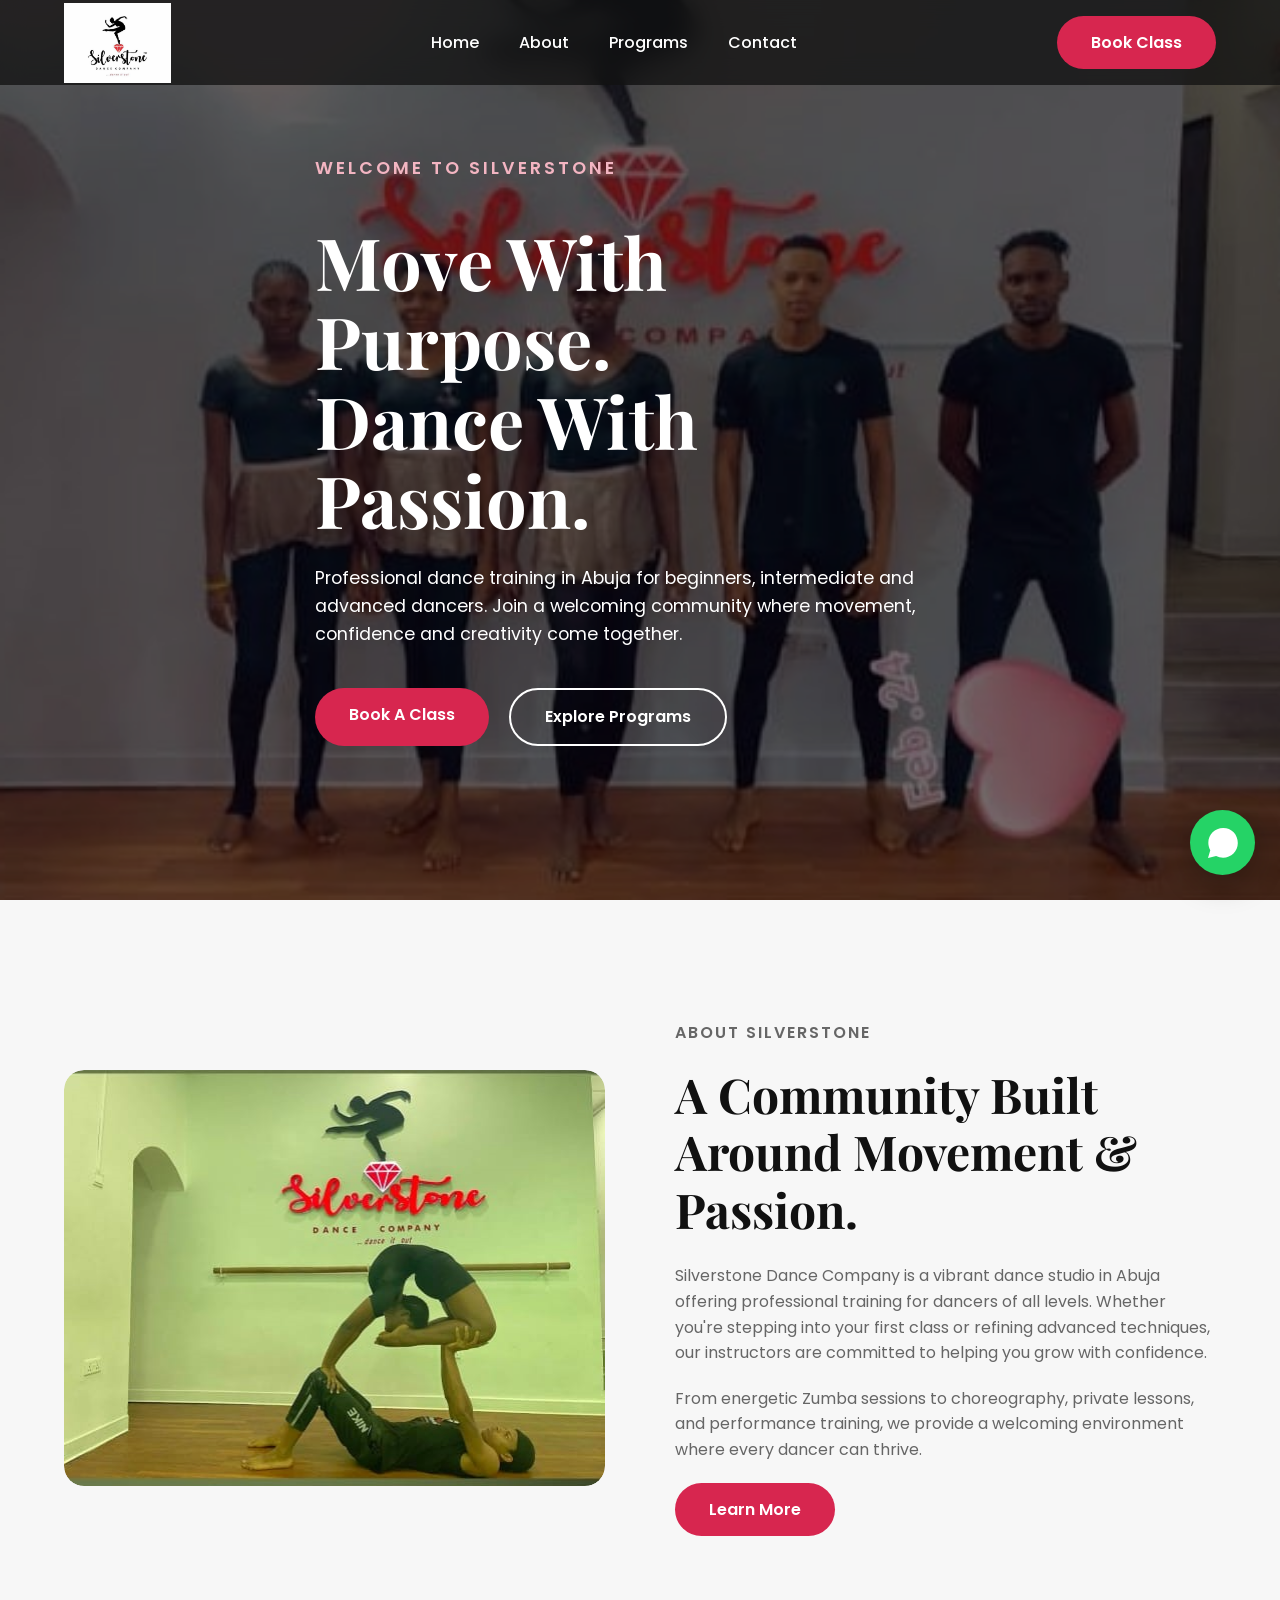
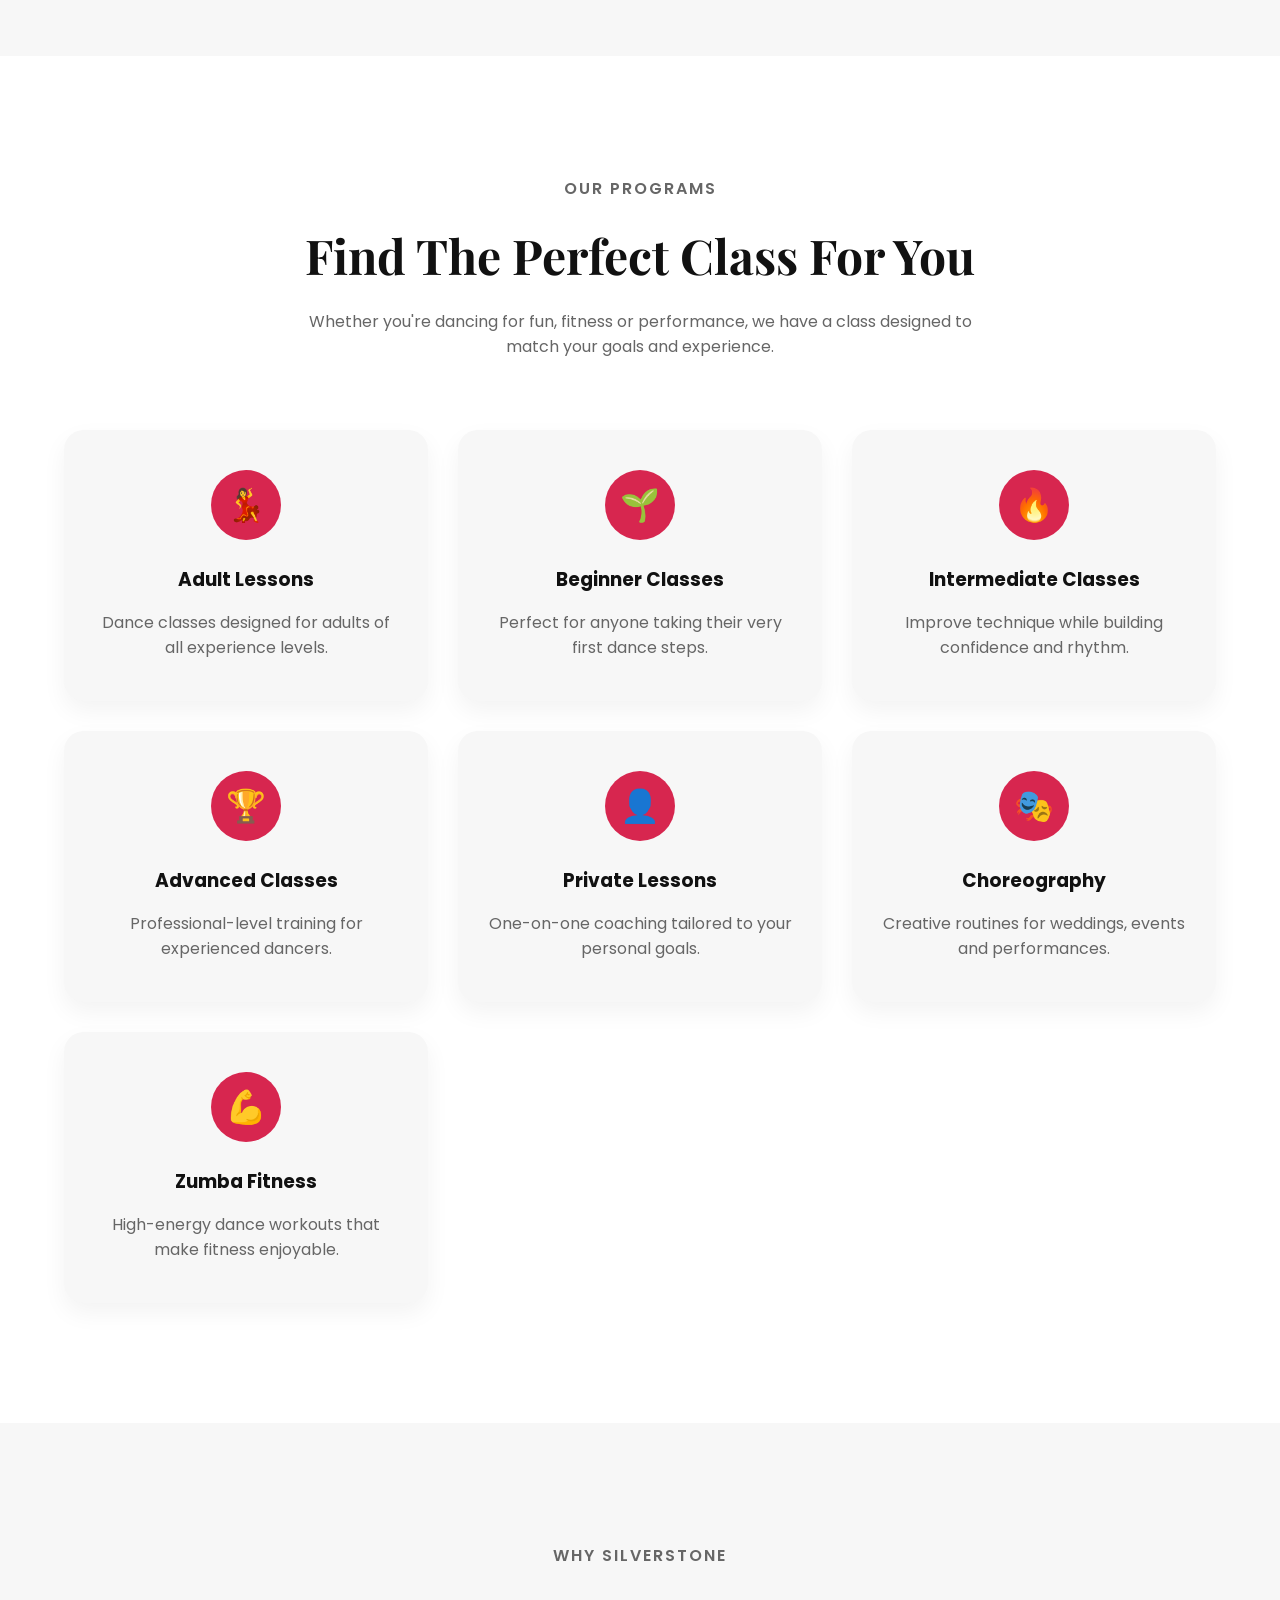
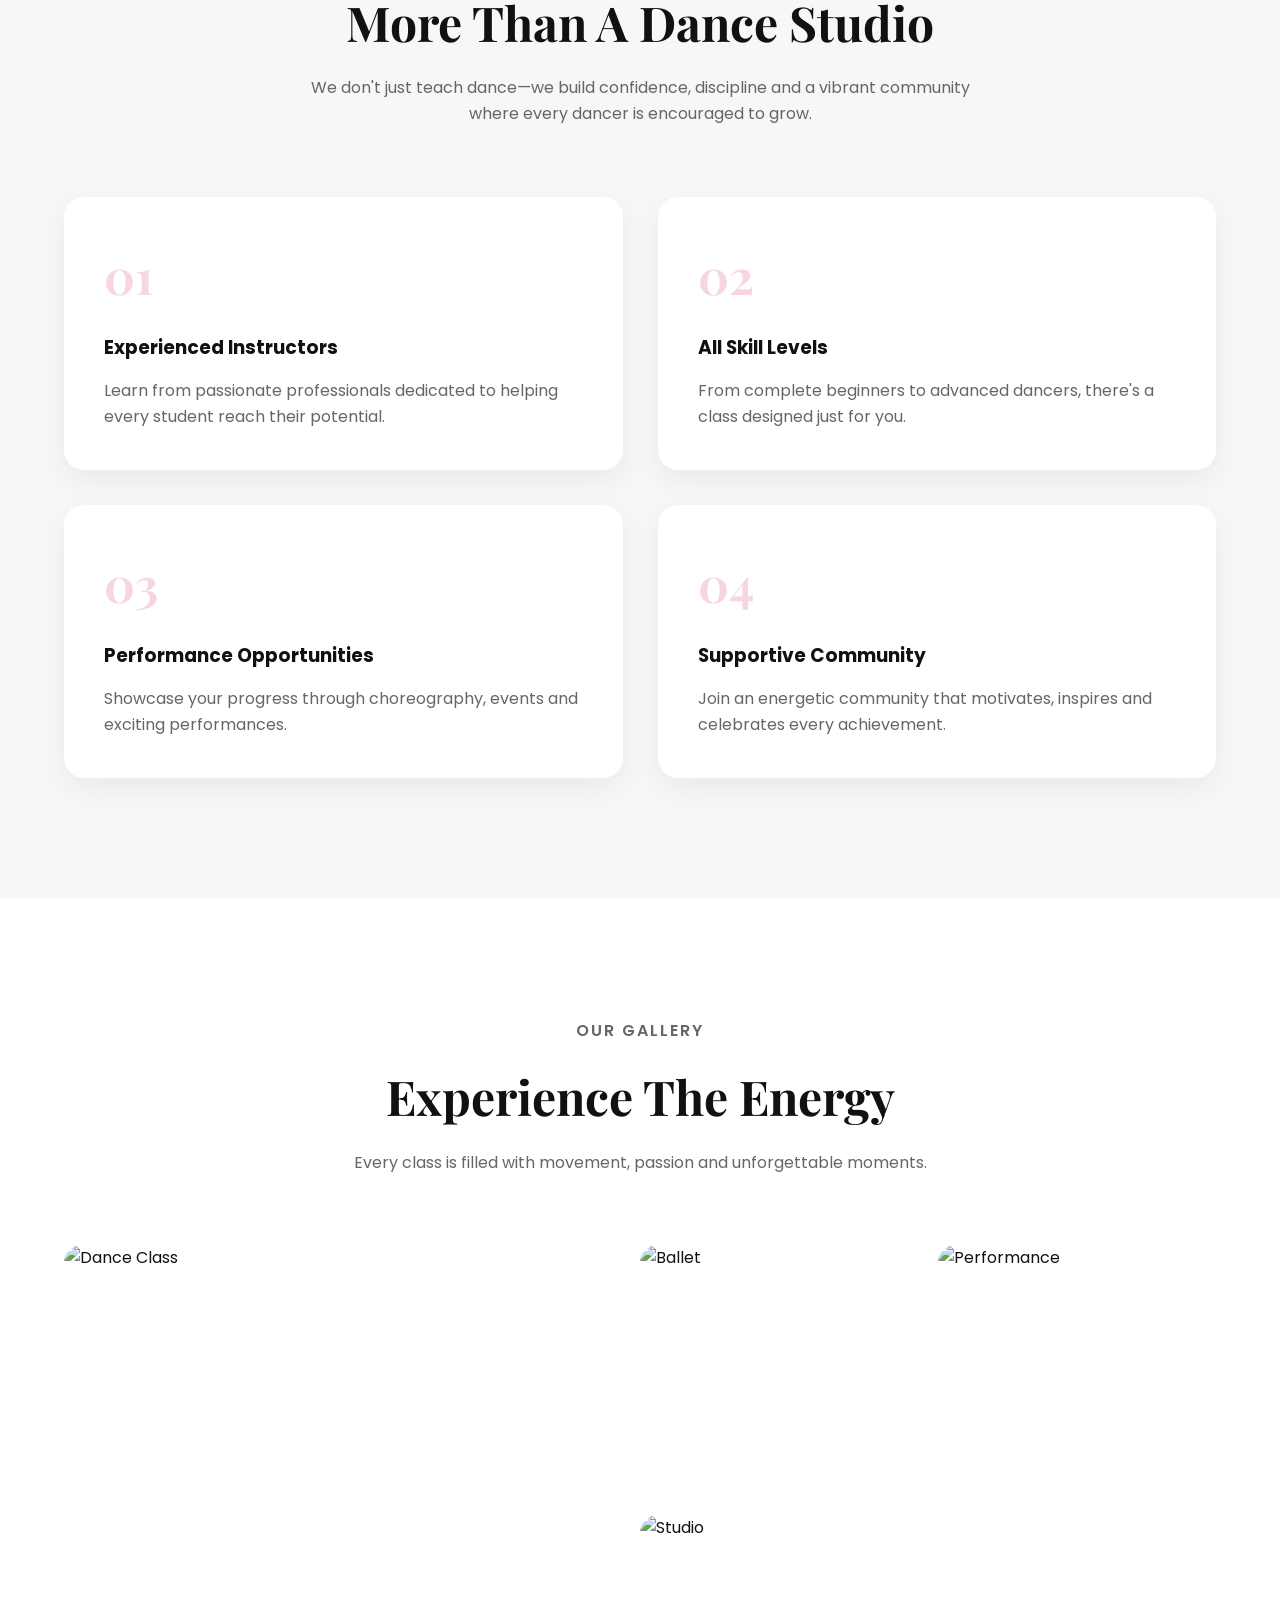
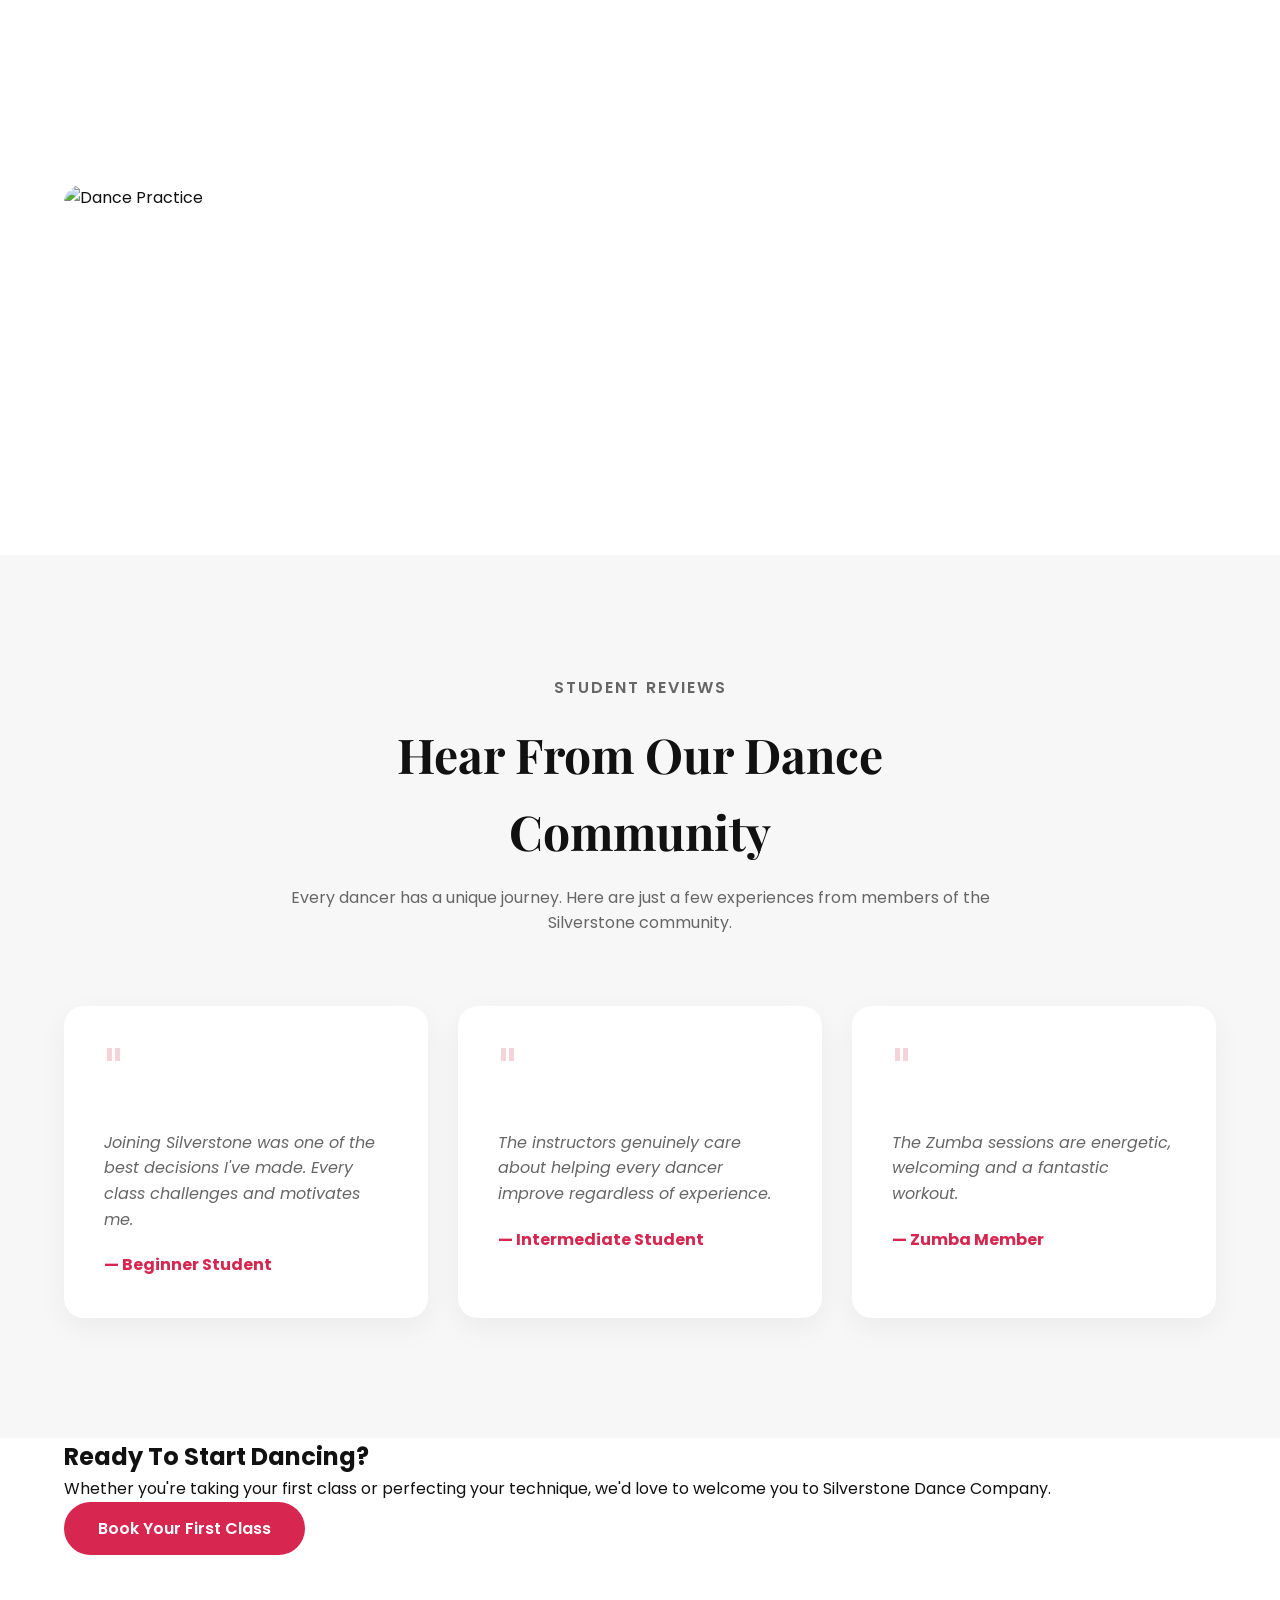
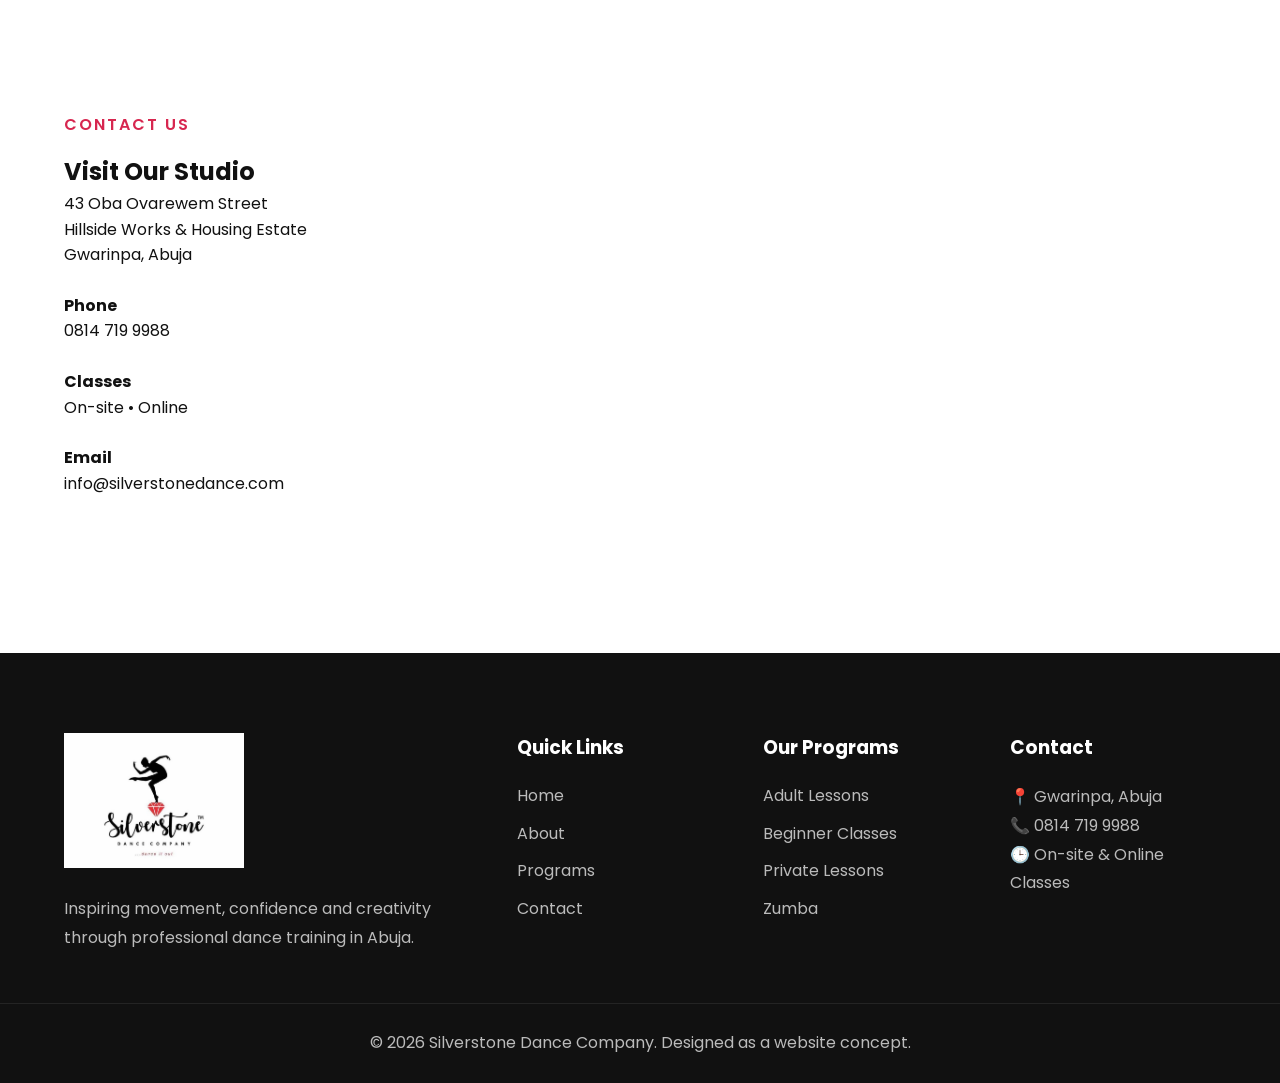
==== index.html @ cddf40d9 "Initial Silverstone Dance Company website mockup" ====
<!DOCTYPE html>
<html lang="en">

<head>

<meta charset="UTF-8">

<meta name="viewport" content="width=device-width, initial-scale=1.0">

<title>Silverstone Dance Company</title>

<link rel="preconnect" href="https://fonts.googleapis.com">

<link rel="preconnect" href="https://fonts.gstatic.com" crossorigin>

<link href="https://fonts.googleapis.com/css2?family=Poppins:wght@300;400;500;600;700&family=Playfair+Display:wght@600;700&display=swap" rel="stylesheet">

<link rel="stylesheet" href="style.css">

</head>

<body>

<!-- ================= NAVIGATION ================= -->

<header>

<nav class="container">

<a href="index.html" class="logo">

<img src="assets/logo_silver.jpeg" alt="Silverstone Dance Company">

</a>

<ul class="nav-links">

<li><a href="index.html">Home</a></li>

<li><a href="about.html">About</a></li>

<li><a href="#programs">Programs</a></li>

<li><a href="#contact">Contact</a></li>

</ul>

<a href="#contact" class="btn nav-btn">

Book Class

</a>

</nav>

</header>

<!-- ================= HERO ================= -->

<section class="hero">

<div class="overlay"></div>

<div class="container hero-content">

<p class="tagline">

WELCOME TO SILVERSTONE

</p>

<h1>

Move With Purpose.<br>

Dance With Passion.

</h1>

<p>

Professional dance training in Abuja for beginners,
intermediate and advanced dancers.

Join a welcoming community where movement,
confidence and creativity come together.

</p>

<div class="hero-buttons">

<a href="#contact" class="btn">

Book A Class

</a>

<a href="#programs" class="btn secondary">

Explore Programs

</a>

</div>

</div>

</section>

<!-- ================= ABOUT ================= -->

<section class="about" id="about">

    <div class="container about-container">

        <div class="about-image">

            <img src="assets/card_silver.jpeg" alt="Silverstone Dance Company">

        </div>

        <div class="about-content">

            <p class="section-tag">ABOUT SILVERSTONE</p>

            <h2>
                A Community Built Around
                Movement & Passion.
            </h2>

            <p>
                Silverstone Dance Company is a vibrant dance studio in Abuja
                offering professional training for dancers of all levels.
                Whether you're stepping into your first class or refining
                advanced techniques, our instructors are committed to helping
                you grow with confidence.
            </p>

            <p>
                From energetic Zumba sessions to choreography, private lessons,
                and performance training, we provide a welcoming environment
                where every dancer can thrive.
            </p>

            <a href="about.html" class="btn">
                Learn More
            </a>

        </div>

    </div>

</section>

<!-- ================= PROGRAMS ================= -->

<section class="programs" id="programs">

    <div class="container">

        <div class="section-heading">

            <p class="section-tag">OUR PROGRAMS</p>

            <h2>Find The Perfect Class For You</h2>

            <p>
                Whether you're dancing for fun, fitness or performance,
                we have a class designed to match your goals and experience.
            </p>

        </div>

        <div class="program-grid">

            <div class="program-card">
                <div class="program-icon">💃</div>
                <h3>Adult Lessons</h3>
                <p>Dance classes designed for adults of all experience levels.</p>
            </div>

            <div class="program-card">
                <div class="program-icon">🌱</div>
                <h3>Beginner Classes</h3>
                <p>Perfect for anyone taking their very first dance steps.</p>
            </div>

            <div class="program-card">
                <div class="program-icon">🔥</div>
                <h3>Intermediate Classes</h3>
                <p>Improve technique while building confidence and rhythm.</p>
            </div>

            <div class="program-card">
                <div class="program-icon">🏆</div>
                <h3>Advanced Classes</h3>
                <p>Professional-level training for experienced dancers.</p>
            </div>

            <div class="program-card">
                <div class="program-icon">👤</div>
                <h3>Private Lessons</h3>
                <p>One-on-one coaching tailored to your personal goals.</p>
            </div>

            <div class="program-card">
                <div class="program-icon">🎭</div>
                <h3>Choreography</h3>
                <p>Creative routines for weddings, events and performances.</p>
            </div>

            <div class="program-card">
                <div class="program-icon">💪</div>
                <h3>Zumba Fitness</h3>
                <p>High-energy dance workouts that make fitness enjoyable.</p>
            </div>

        </div>

    </div>

</section>

<!-- ================= WHY CHOOSE US ================= -->

<section class="why-us">

    <div class="container">

        <div class="section-heading">

            <p class="section-tag">WHY SILVERSTONE</p>

            <h2>More Than A Dance Studio</h2>

            <p>
                We don't just teach dance—we build confidence,
                discipline and a vibrant community where every dancer
                is encouraged to grow.
            </p>

        </div>

        <div class="why-grid">

            <div class="why-card">

                <div class="why-number">01</div>

                <h3>Experienced Instructors</h3>

                <p>
                    Learn from passionate professionals dedicated to
                    helping every student reach their potential.
                </p>

            </div>

            <div class="why-card">

                <div class="why-number">02</div>

                <h3>All Skill Levels</h3>

                <p>
                    From complete beginners to advanced dancers,
                    there's a class designed just for you.
                </p>

            </div>

            <div class="why-card">

                <div class="why-number">03</div>

                <h3>Performance Opportunities</h3>

                <p>
                    Showcase your progress through choreography,
                    events and exciting performances.
                </p>

            </div>

            <div class="why-card">

                <div class="why-number">04</div>

                <h3>Supportive Community</h3>

                <p>
                    Join an energetic community that motivates,
                    inspires and celebrates every achievement.
                </p>

            </div>

        </div>

    </div>

</section>

<!-- ================= GALLERY ================= -->

<section class="gallery">

    <div class="container">

        <div class="section-heading">

            <p class="section-tag">OUR GALLERY</p>

            <h2>Experience The Energy</h2>

            <p>
                Every class is filled with movement, passion and
                unforgettable moments.
            </p>

        </div>

        <div class="gallery-grid">

            <img src="https://images.unsplash.com/photo-1508700115892-45ecd05ae2ad?auto=format&fit=crop&w=900&q=80"
                alt="Dance Class">

            <img src="https://images.unsplash.com/photo-1515169067868-5387ec356754?auto=format&fit=crop&w=700&q=80"
                alt="Ballet">

            <img src="https://images.unsplash.com/photo-1516280440614-37939bbacd81?auto=format&fit=crop&w=700&q=80"
                alt="Performance">

            <img src="https://images.unsplash.com/photo-1518834107812-67b0b7c58434?auto=format&fit=crop&w=700&q=80"
                alt="Studio">

            <img src="https://images.unsplash.com/photo-1524594154908-eddba9f84d1b?auto=format&fit=crop&w=900&q=80"
                alt="Dance Practice">

        </div>

    </div>

</section>

<!-- ================= TESTIMONIALS ================= -->

<section class="testimonials">

    <div class="container">

        <div class="section-heading">

            <p class="section-tag">STUDENT REVIEWS</p>

            <h2>Hear From Our Dance Community</h2>

            <p>
                Every dancer has a unique journey. Here are just a few
                experiences from members of the Silverstone community.
            </p>

        </div>

        <div class="testimonial-grid">

            <div class="testimonial-card">

                <div class="quote">"</div>

                <p>

                    Joining Silverstone was one of the best decisions I've
                    made. Every class challenges and motivates me.

                </p>

                <h4>— Beginner Student</h4>

            </div>

            <div class="testimonial-card">

                <div class="quote">"</div>

                <p>

                    The instructors genuinely care about helping every
                    dancer improve regardless of experience.

                </p>

                <h4>— Intermediate Student</h4>

            </div>

            <div class="testimonial-card">

                <div class="quote">"</div>

                <p>

                    The Zumba sessions are energetic, welcoming and a
                    fantastic workout.

                </p>

                <h4>— Zumba Member</h4>

            </div>

        </div>

    </div>

</section>

<!-- ================= CTA ================= -->

<section class="cta">

    <div class="container">

        <h2>

            Ready To Start Dancing?

        </h2>

        <p>

            Whether you're taking your first class or perfecting your
            technique, we'd love to welcome you to Silverstone Dance Company.

        </p>

        <a href="#contact" class="btn">

            Book Your First Class

        </a>

    </div>

</section>

<section class="contact" id="contact">

<div class="container contact-grid">

<div>

<p class="section-tag">CONTACT US</p>

<h2>Visit Our Studio</h2>

<p>

43 Oba Ovarewem Street<br>
Hillside Works & Housing Estate<br>
Gwarinpa, Abuja

</p>

<div class="contact-item">

<strong>Phone</strong>

<p>0814 719 9988</p>

</div>

<div class="contact-item">

<strong>Classes</strong>

<p>On-site • Online</p>

</div>

<div class="contact-item">

<strong>Email</strong>

<p>info@silverstonedance.com</p>

</div>

</div>

<div>

<iframe

src="https://www.google.com/maps?q=Gwarinpa,Abuja&output=embed"

loading="lazy">

</iframe>

</div>

</div>

</section>

<!-- ================= FOOTER ================= -->

<footer>

    <div class="container footer-grid">

        <div class="footer-brand">

            <img src="assets/logo_silver.jpeg" alt="Silverstone Dance Company">

            <p>

                Inspiring movement, confidence and creativity through
                professional dance training in Abuja.

            </p>

        </div>

        <div>

            <h3>Quick Links</h3>

            <ul>

                <li><a href="index.html">Home</a></li>

                <li><a href="about.html">About</a></li>

                <li><a href="#programs">Programs</a></li>

                <li><a href="#contact">Contact</a></li>

            </ul>

        </div>

        <div>

            <h3>Our Programs</h3>

            <ul>

                <li>Adult Lessons</li>

                <li>Beginner Classes</li>

                <li>Private Lessons</li>

                <li>Zumba</li>

            </ul>

        </div>

        <div>

            <h3>Contact</h3>

            <p>📍 Gwarinpa, Abuja</p>

            <p>📞 0814 719 9988</p>

            <p>🕒 On-site & Online Classes</p>

        </div>

    </div>

    <div class="copyright">

        <p>

            © 2026 Silverstone Dance Company.
            Designed as a website concept.

        </p>

    </div>

</footer>

<script src="script.js"></script>
<a href="https://wa.me/2348147199988"

class="whatsapp"

target="_blank">

<svg xmlns="http://www.w3.org/2000/svg"
width="30"
height="30"
fill="white"
viewBox="0 0 24 24">

<path d="M20.52 3.48A11.79 11.79 0 0012.05 0C5.54 0 .26 5.28.26 11.79c0 2.08.54 4.11 1.57 5.91L0 24l6.47-1.69a11.82 11.82 0 005.58 1.42h.01c6.51 0 11.79-5.28 11.79-11.79 0-3.15-1.23-6.11-3.33-8.46z"/>

</svg>

</a>
</body>

</html>
---- style.css ----
*{

margin:0;

padding:0;

box-sizing:border-box;

scroll-behavior:smooth;

}

:root{

--primary:#D7264F;

--primary-dark:#B41D42;

--dark:#111111;

--light:#f7f7f7;

--text:#666;

--white:#fff;

}

body{

font-family:Poppins,sans-serif;

color:var(--dark);

line-height:1.6;

}

.container{

width:min(90%,1200px);

margin:auto;

}

/* NAVIGATION */

header{

position:fixed;

width:100%;

top:0;

left:0;

z-index:1000;

background:rgba(17,17,17,.75);

backdrop-filter:blur(12px);

}

nav{

height:85px;

display:flex;

align-items:center;

justify-content:space-between;

}

.logo img{
    height: 80px;
    width: auto;
    display: block;
}

.nav-links{

display:flex;

gap:40px;

list-style:none;

}

.nav-links a{

color:white;

text-decoration:none;

font-weight:500;

transition:.3s;

}

.nav-links a:hover{

color:var(--primary);

}

.btn{

display:inline-block;

padding:14px 34px;

background:var(--primary);

color:white;

border-radius:50px;

text-decoration:none;

transition:.3s;

font-weight:600;

}

.btn:hover{

background:var(--primary-dark);

transform:translateY(-3px);

}

.secondary{

background:transparent;

border:2px solid white;

}

.secondary:hover{

background:white;

color:var(--dark);

}

/* HERO */

.hero{

position:relative;

height:100vh;

background:url("assets/hero_silver.jpeg") center center/cover no-repeat;

display:flex;

align-items:center;


}

.overlay{

position:absolute;

inset:0;

background:rgba(0,0,0,.55);

}

.hero-content{

position:relative;

color:white;

max-width:650px;

z-index:2;

}

.tagline{

letter-spacing:3px;

color:#f3b5c2;

margin-bottom:20px;

font-weight:600;

}

.hero h1{

font-family:"Playfair Display",serif;

font-size:4.5rem;

line-height:1.1;

margin-bottom:25px;

}

.hero p{

font-size:1.1rem;

margin-bottom:40px;

}

.hero-buttons{

display:flex;

gap:20px;

flex-wrap:wrap;

}

/* ================= ABOUT ================= */

.about{

    padding:120px 0;

    background:var(--light);

}

.about-container{

    display:grid;

    grid-template-columns:1fr 1fr;

    gap:70px;

    align-items:center;

}

.about-image{

    overflow:hidden;

    border-radius:20px;

}

.about-image img{

    width:100%;

    display:block;

    border-radius:20px;

    transition:.5s;

}

.about-image img:hover{

    transform:scale(1.05);

}

.section-tag{

    color:var(--primary);

    font-weight:600;

    letter-spacing:2px;

    margin-bottom:15px;

}

.about-content h2{

    font-family:"Playfair Display", serif;

    font-size:3rem;

    margin-bottom:25px;

    line-height:1.2;

}

.about-content p{

    color:var(--text);

    margin-bottom:20px;

}

/* ================= PROGRAMS ================= */

.programs{

    padding:120px 0;

    background:#fff;

}

.section-heading{

    text-align:center;

    max-width:700px;

    margin:0 auto 70px;

}

.section-heading h2{

    font-family:"Playfair Display",serif;

    font-size:3rem;

    margin:15px 0;

}

.section-heading p{

    color:var(--text);

}

.program-grid{

    display:grid;

    grid-template-columns:repeat(auto-fit,minmax(280px,1fr));

    gap:30px;

}

.program-card{

    background:var(--light);

    padding:40px 30px;

    border-radius:20px;

    transition:.35s;

    text-align:center;

    box-shadow:0 10px 25px rgba(0,0,0,.05);

}

.program-card:hover{

    transform:translateY(-10px);

    box-shadow:0 20px 40px rgba(0,0,0,.1);

}

.program-icon{

    width:70px;

    height:70px;

    border-radius:50%;

    background:var(--primary);

    color:white;

    display:flex;

    justify-content:center;

    align-items:center;

    margin:0 auto 25px;

    font-size:2rem;

}

.program-card h3{

    margin-bottom:15px;

}

.program-card p{

    color:var(--text);

}

/* ================= WHY US ================= */

.why-us{

    padding:120px 0;

    background:var(--light);

}

.why-grid{

    display:grid;

    grid-template-columns:repeat(2,1fr);

    gap:35px;

}

.why-card{

    background:white;

    padding:40px;

    border-radius:20px;

    transition:.35s;

    box-shadow:0 10px 30px rgba(0,0,0,.06);

}

.why-card:hover{

    transform:translateY(-8px);

}

.why-number{

    font-size:3rem;

    font-weight:700;

    color:var(--primary);

    opacity:.18;

    margin-bottom:20px;

    font-family:"Playfair Display",serif;

}

.why-card h3{

    margin-bottom:15px;

}

.why-card p{

    color:var(--text);

}

/* ================= GALLERY ================= */

.gallery{

    padding:120px 0;

    background:#fff;

}

.gallery-grid{

    display:grid;

    grid-template-columns:2fr 1fr 1fr;

    grid-auto-rows:250px;

    gap:20px;

}

.gallery-grid img{

    width:100%;

    height:100%;

    object-fit:cover;

    border-radius:18px;

    transition:.4s;

    cursor:pointer;

}

.gallery-grid img:hover{

    transform:scale(1.03);

}

.gallery-grid img:nth-child(1){

    grid-row:span 2;

}

.gallery-grid img:nth-child(5){

    grid-column:span 2;

}

/* ================= TESTIMONIALS ================= */

.testimonials{

padding:120px 0;

background:var(--light);

}

.testimonial-grid{

display:grid;

grid-template-columns:repeat(3,1fr);

gap:30px;

}

.testimonial-card{

background:white;

padding:40px;

border-radius:20px;

box-shadow:0 10px 30px rgba(0,0,0,.05);

transition:.3s;

}

.testimonial-card:hover{

transform:translateY(-8px);

}

.quote{

font-size:4rem;

line-height:1;

color:var(--primary);

opacity:.2;

}

.testimonial-card p{

margin:20px 0;

color:var(--text);

font-style:italic;

}

.testimonial-card h4{

color:var(--primary);

}

.contact{

padding:120px 0;

background:white;

}

.contact-grid{

display:grid;

grid-template-columns:1fr 1fr;

gap:60px;

align-items:center;

}

.contact iframe{

width:100%;

height:450px;

border:none;

border-radius:20px;

}

.contact-item{

margin-top:25px;

}

/* ================= FOOTER ================= */

footer{

    background:#111;

    color:white;

    padding-top:80px;

}

.footer-grid{

    display:grid;

    grid-template-columns:2fr 1fr 1fr 1fr;

    gap:40px;

    padding-bottom:50px;

}

.footer-brand img{

    width:180px;

    margin-bottom:20px;

}

.footer-brand p{

    color:#bbb;

}

footer h3{

    margin-bottom:20px;

    color:white;

}

footer ul{

    list-style:none;

}

footer li{

    margin-bottom:12px;

    color:#bbb;

}

footer a{

    text-decoration:none;

    color:#bbb;

    transition:.3s;

}

footer a:hover{

    color:var(--primary);

}

footer p{

    color:#bbb;

    line-height:1.8;

}

.copyright{

    border-top:1px solid rgba(255,255,255,.08);

    padding:25px;

    text-align:center;

}

/* ================= WHATSAPP ================= */

.whatsapp{

    position:fixed;

    right:25px;

    bottom:25px;

    width:65px;

    height:65px;

    background:#25D366;

    border-radius:50%;

    display:flex;

    justify-content:center;

    align-items:center;

    box-shadow:0 10px 30px rgba(0,0,0,.25);

    transition:.3s;

    z-index:999;

}

.whatsapp:hover{

    transform:scale(1.12);

}

.page-hero{

height:65vh;

background:url("assets/hero.jpg") center/cover;

position:relative;

display:flex;

align-items:center;

}

.page-overlay{

position:absolute;

inset:0;

background:rgba(0,0,0,.6);

}

.page-content{

position:relative;

color:white;

z-index:2;

max-width:650px;

}

.page-content h1{

font-family:"Playfair Display",serif;

font-size:4rem;

margin:20px 0;

}

.mission{

padding:110px 0;

background:var(--light);

}

.mission-grid{

display:grid;

grid-template-columns:repeat(2,1fr);

gap:40px;

}

.mission-grid div{

background:white;

padding:45px;

border-radius:20px;

box-shadow:0 10px 25px rgba(0,0,0,.05);

}

/* MOBILE */

@media(max-width:768px){

nav{

height:75px;

}

.logo img{

height:48px;

}

.nav-links{

display:none;

}

.nav-btn{

display:none;

}

.hero{

text-align:center;

}

.hero-content{

margin:auto;

}

.hero h1{

font-size:2.8rem;

}

.hero-buttons{

justify-content:center;

}

.about-container{

    grid-template-columns:1fr;

}

.about{

    text-align:center;

}

.why-grid{

    grid-template-columns:1fr;

}

.gallery-grid{

    grid-template-columns:1fr;

}

.gallery-grid img{

    grid-column:unset !important;

    grid-row:unset !important;

    height:260px;

}

/* ================= CTA ================= */

.cta{

padding:100px 0;

text-align:center;

background:linear-gradient(rgba(215,38,79,.95),rgba(180,29,66,.95));

color:white;

}

.cta h2{

font-family:"Playfair Display",serif;

font-size:3rem;

margin-bottom:20px;

}

.cta p{

max-width:650px;

margin:auto auto 40px;

}

.cta .btn{

background:white;

color:var(--primary);

}

.cta .btn:hover{

background:#f4f4f4;

}

.testimonial-grid,
.contact-grid{

grid-template-columns:1fr;

}

.footer-grid{

    grid-template-columns:1fr;

    text-align:center;

}

.footer-brand img{

    margin:auto auto 20px;

}

.cta h2{

    font-size:2.3rem;

}

.page-content h1{

font-size:2.7rem;

}

.mission-grid{

grid-template-columns:1fr;

}

}
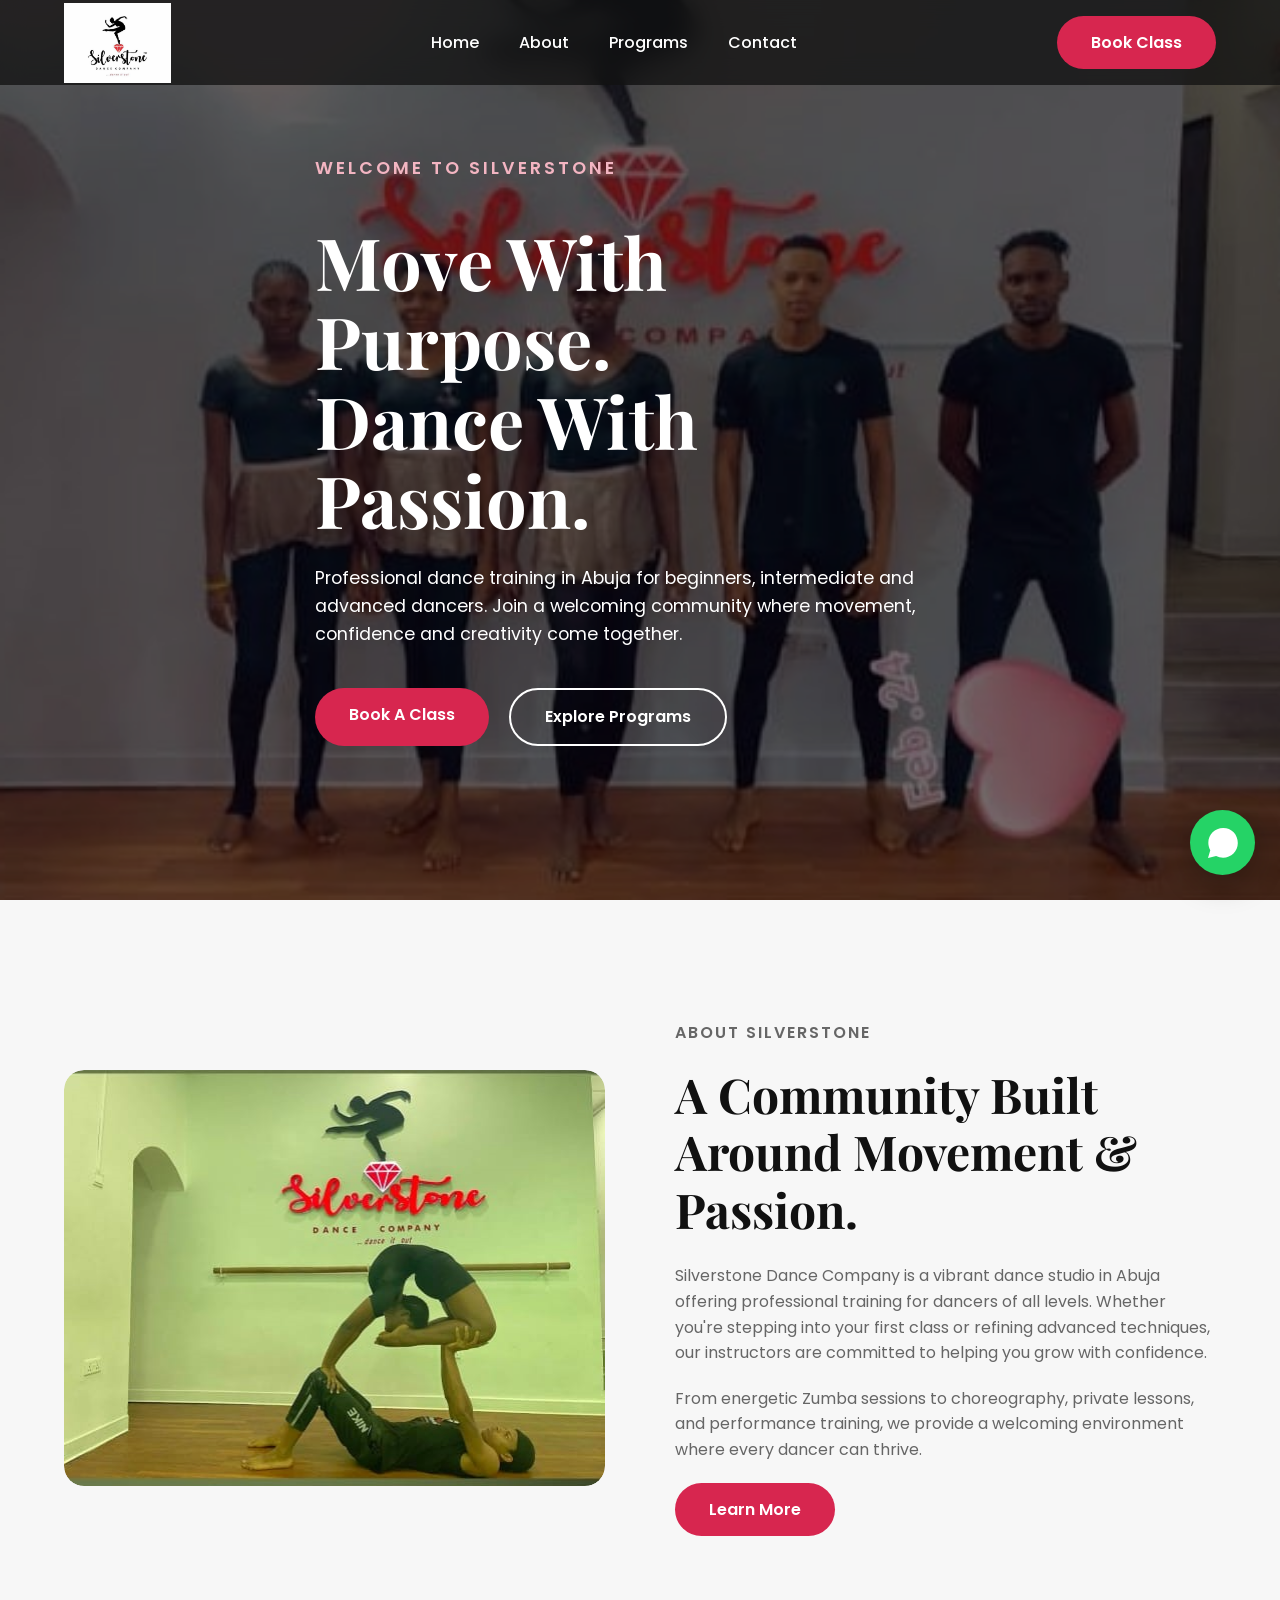
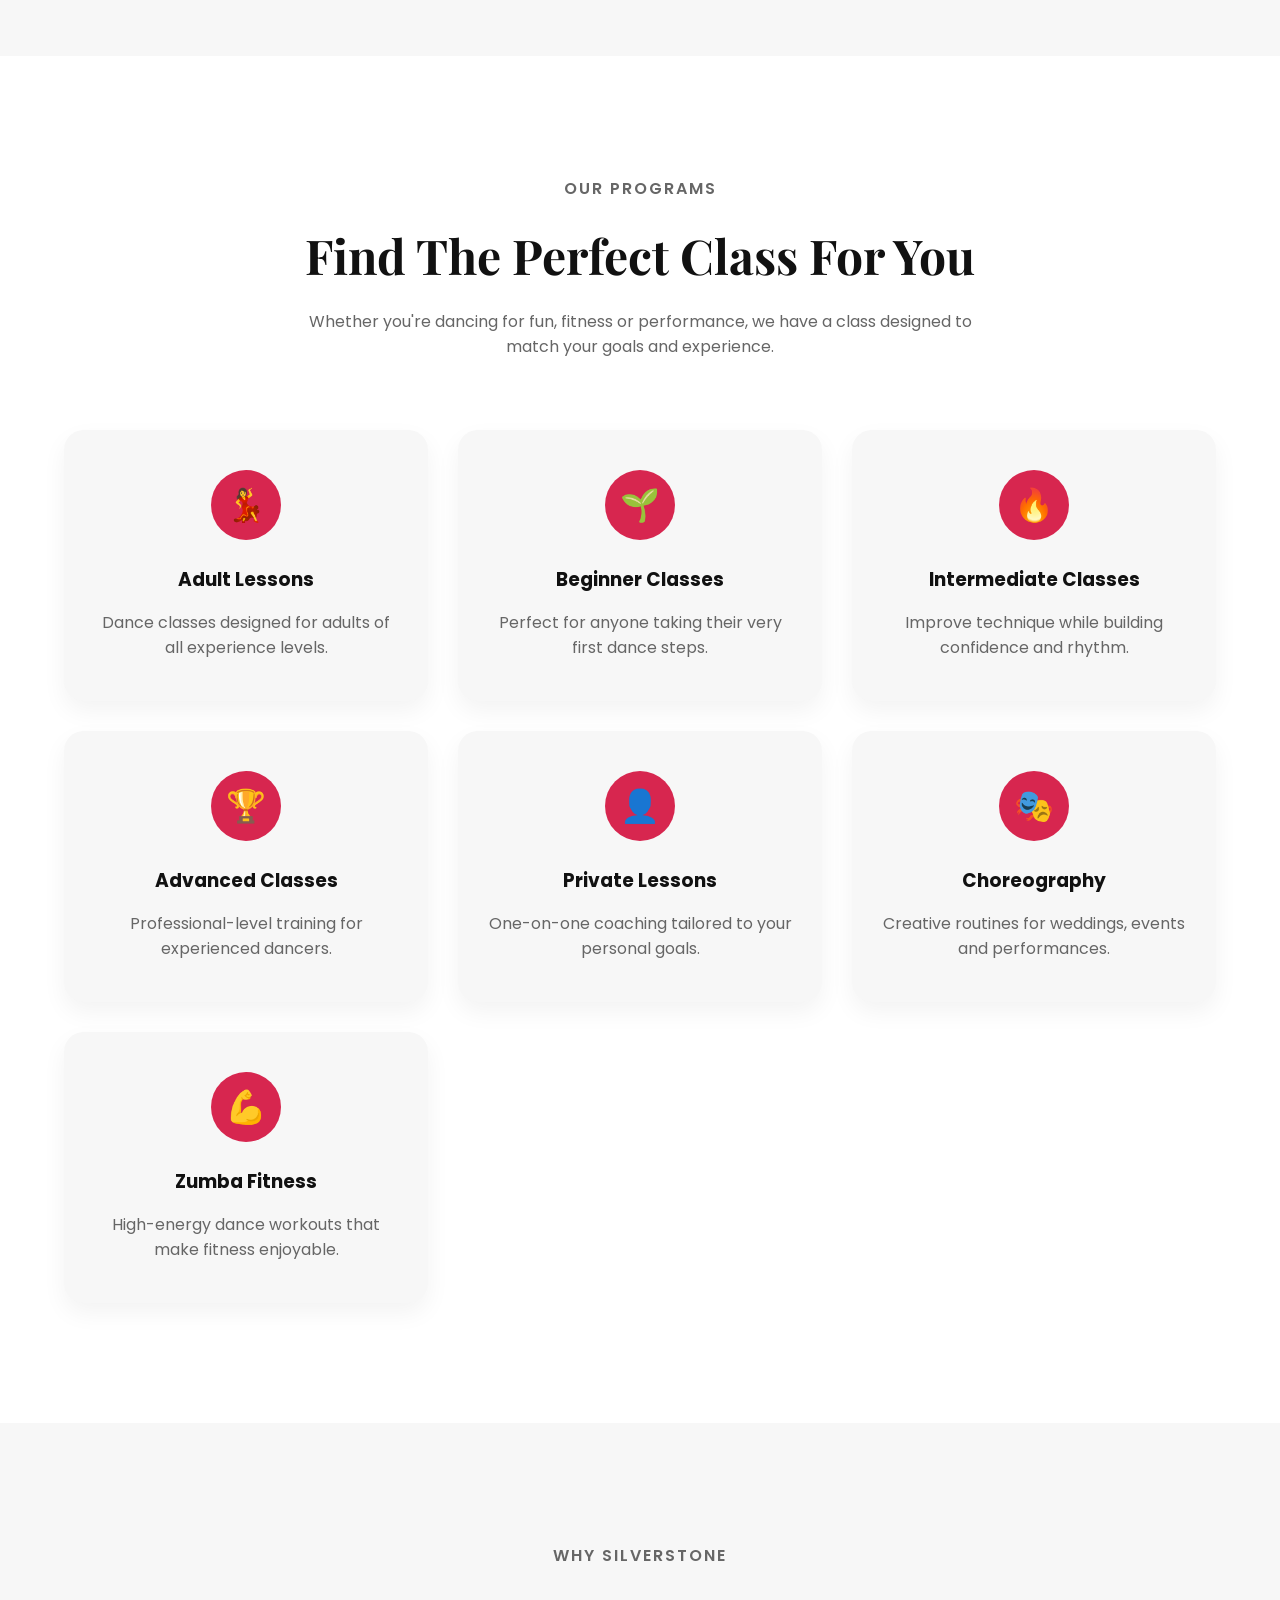
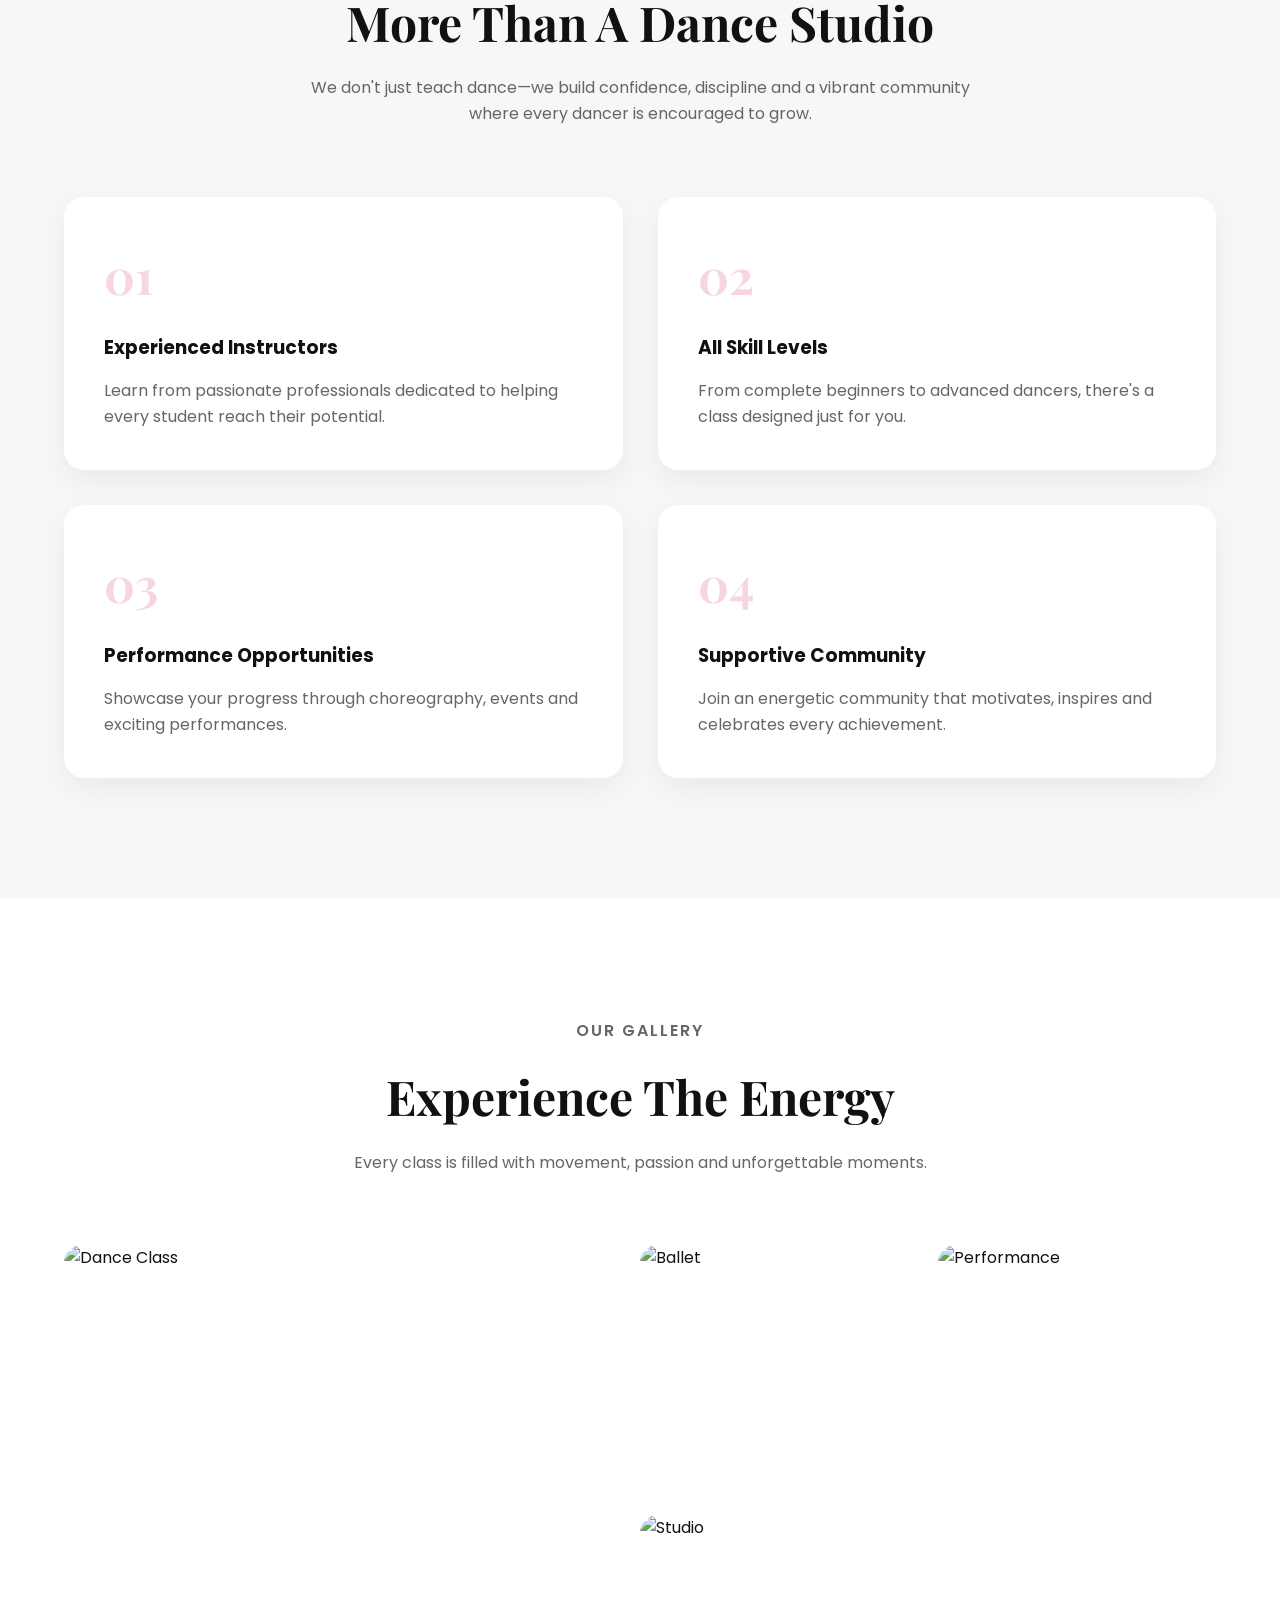
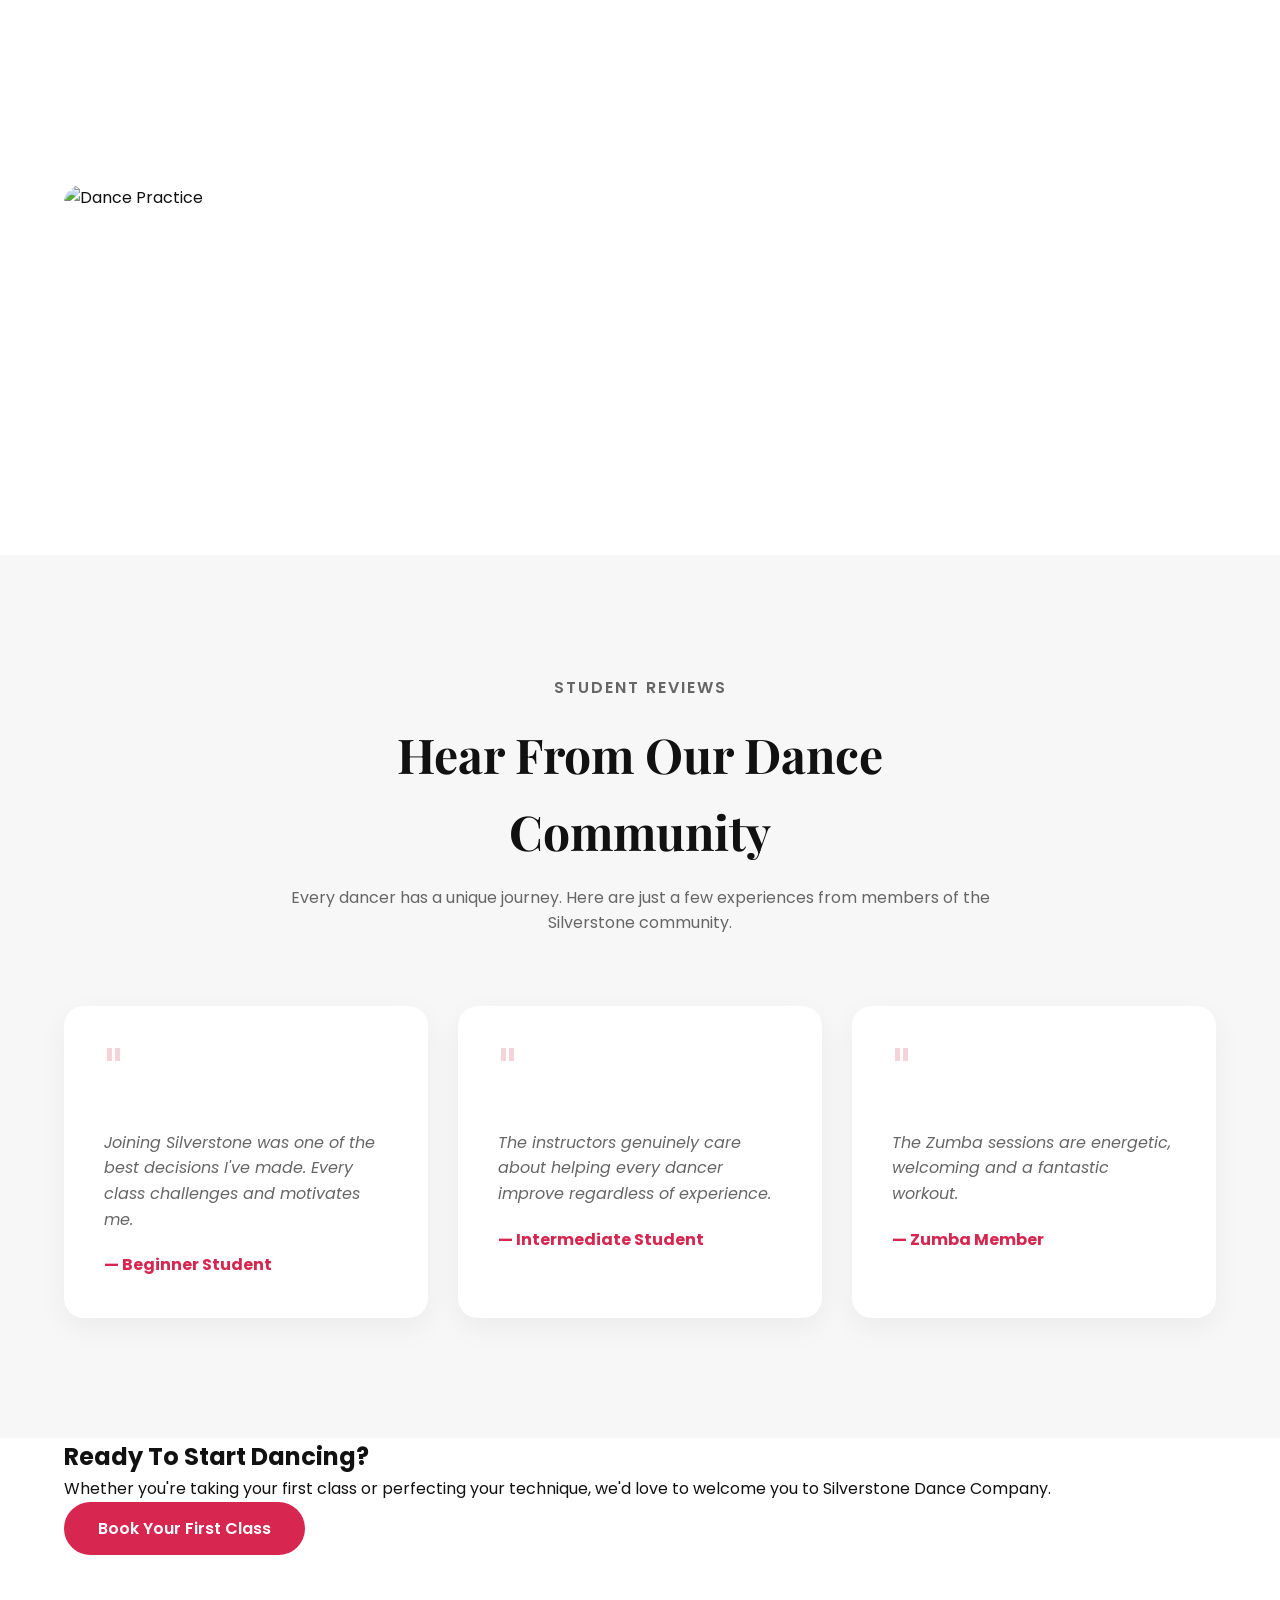
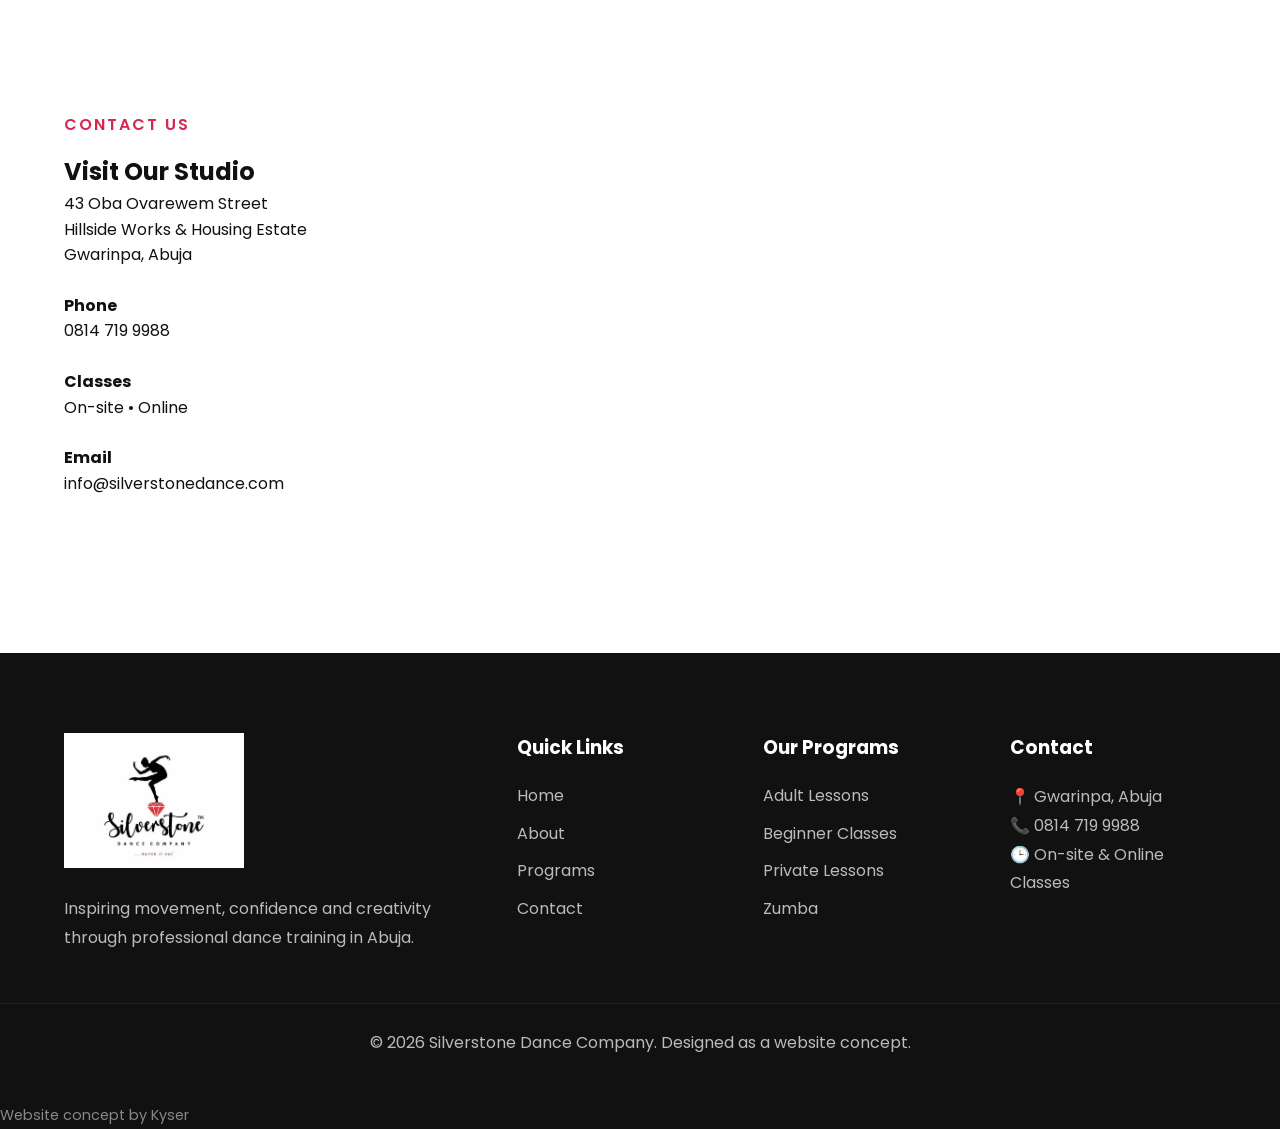
==== commit ae039fe2: "added brand" ====
--- a/index.html
+++ b/index.html
@@ -584,6 +584,13 @@
 
     </div>
 
+      <p class="portfolio-credit">
+            Website concept by
+            <a href="https://caesar0063.github.io/anthony_portfolio/" target="_blank">
+               Kyser
+            </a>
+        </p>
+
 </footer>
 
 <script src="script.js"></script>
--- a/style.css
+++ b/style.css
@@ -735,6 +735,16 @@
 
 }
 
+.portfolio-credit{
+    margin-top:20px;
+    font-size:.9rem;
+    color:#888;
+}
+
+.portfolio-credit a{
+    color:var(--accent);
+}
+
 .copyright{
 
     border-top:1px solid rgba(255,255,255,.08);
